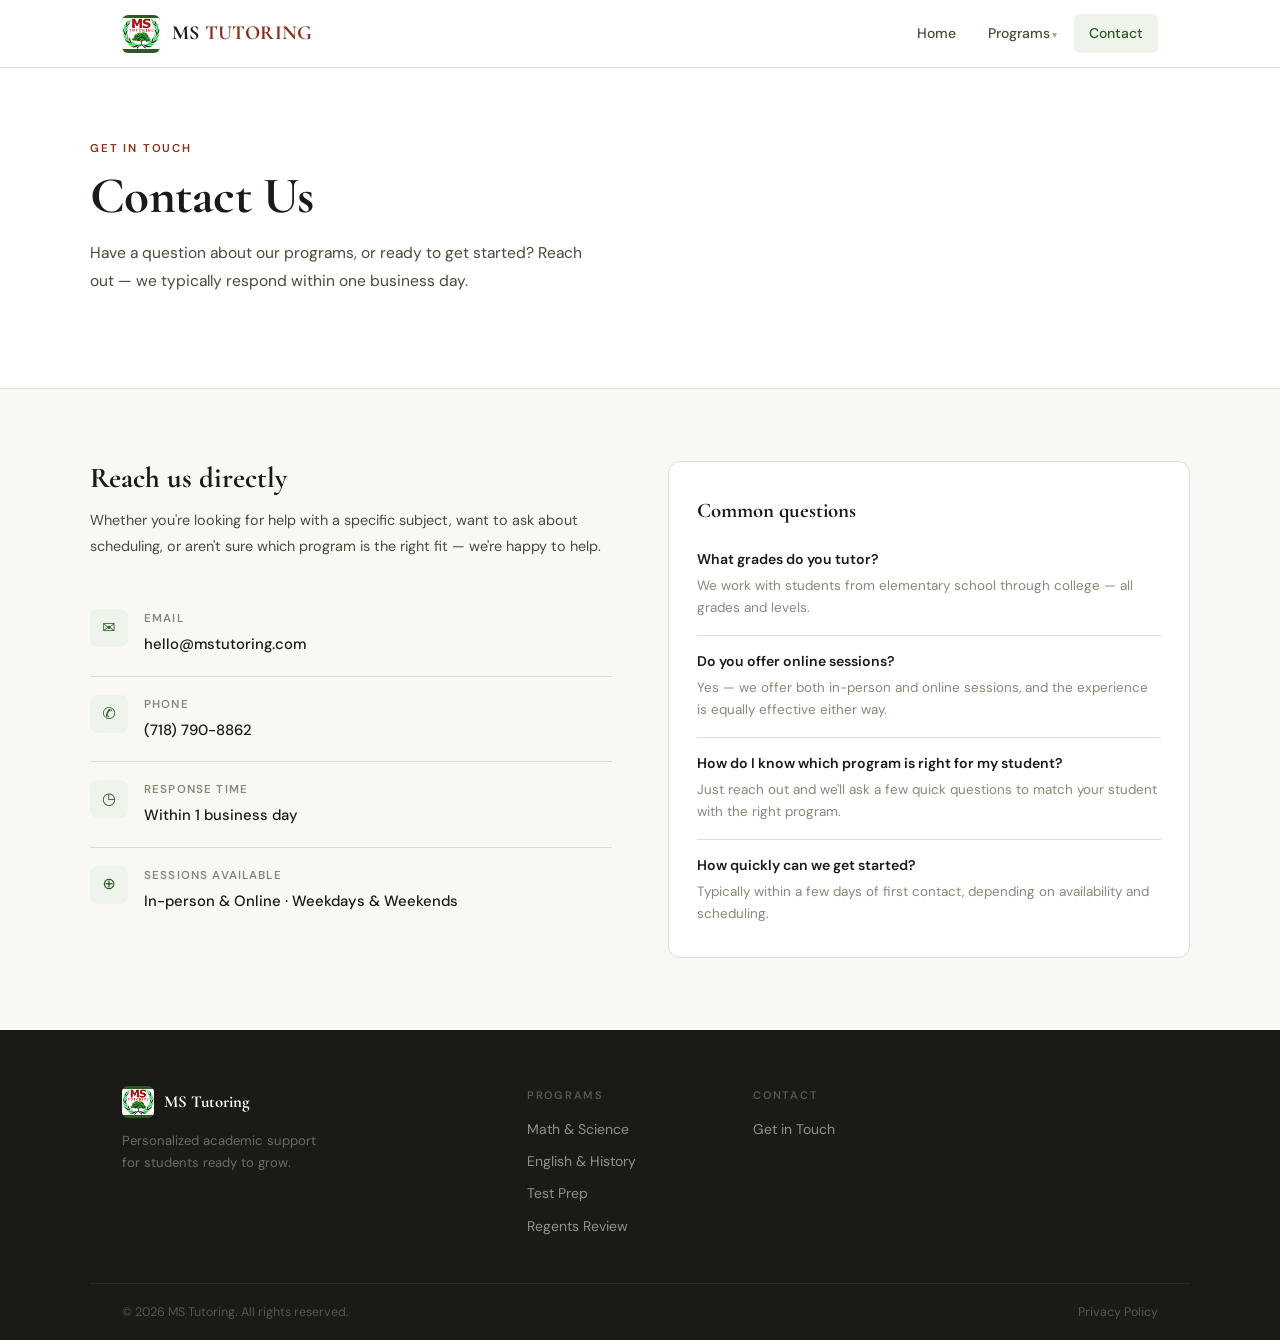
==== contact.html @ 13f8284c "added everything exept for refrence page" ====
<!DOCTYPE html>
<html lang="en">
<head>
  <meta charset="UTF-8"/>
  <meta name="viewport" content="width=device-width, initial-scale=1.0"/>
  <title>Contact — MS Tutoring</title>
  <link rel="icon" type="image/png" href="logo.png"/>
  <link href="https://fonts.googleapis.com/css2?family=Cormorant+Garamond:ital,wght@0,600;0,700;1,600&family=DM+Sans:wght@400;500;600&display=swap" rel="stylesheet"/>
  <link rel="stylesheet" href="css/style.css"/>
  <link rel="stylesheet" href="css/pages.css"/>
</head>
<body>

<header class="navbar">
  <div class="nav-inner">
    <a href="index.html" class="nav-logo">
      <div class="logo-img-wrap"><img src="logo.png" alt="MS Tutoring logo"/></div>
      <span class="logo-name">MS <em>TUTORING</em></span>
    </a>
    <nav class="nav-links">
      <a href="index.html" class="nav-item">Home</a>
      <div class="dropdown">
        <a href="#" class="nav-item" tabindex="0">Programs</a>
        <div class="drop-menu">
          <a href="programs/math-science.html">Math &amp; Science</a>
          <a href="programs/english-history.html">English &amp; History</a>
          <a href="programs/test-prep.html">Test Prep (SAT / ACT)</a>
          <a href="programs/regents.html">Regents Review</a>
        </div>
      </div>
      <a href="contact.html" class="nav-item active">Contact</a>
    </nav>
  </div>
</header>

<section class="page-hero page-hero--narrow">
  <div class="section-wrap">
    <div class="section-eyebrow">Get in Touch</div>
    <h1 class="page-title">Contact Us</h1>
    <p class="page-sub" style="max-width:500px;">Have a question about our programs, or ready to get started? Reach out — we typically respond within one business day.</p>
  </div>
</section>

<section class="contact-section">
  <div class="section-wrap">
    <div class="contact-grid">

      <!-- Contact info -->
      <div class="contact-info">
        <h2>Reach us directly</h2>
        <p>Whether you're looking for help with a specific subject, want to ask about scheduling, or aren't sure which program is the right fit — we're happy to help.</p>

        <div class="contact-row">
          <div class="contact-icon">✉</div>
          <div>
            <div class="contact-label">Email</div>
            <!-- TODO: Replace with your real email address -->
            <a href="mstutoring.nyc@gmail.com" class="contact-value">hello@mstutoring.com</a>
          </div>
        </div>

        <div class="contact-row">
          <div class="contact-icon">✆</div>
          <div>
            <div class="contact-label">Phone</div>
            <!-- TODO: Replace with your real phone number -->
            <a href="tel:+10000000000" class="contact-value">(718) 790-8862</a>
          </div>
        </div>

        <div class="contact-row">
          <div class="contact-icon">◷</div>
          <div>
            <div class="contact-label">Response Time</div>
            <span class="contact-value">Within 1 business day</span>
          </div>
        </div>

        <div class="contact-row">
          <div class="contact-icon">⊕</div>
          <div>
            <div class="contact-label">Sessions Available</div>
            <span class="contact-value">In-person &amp; Online · Weekdays &amp; Weekends</span>
          </div>
        </div>
      </div>

      <!-- FAQ -->
      <div class="contact-faq">
        <h3>Common questions</h3>

        <div class="faq-item">
          <div class="faq-q">What grades do you tutor?</div>
          <div class="faq-a">We work with students from elementary school through college — all grades and levels.</div>
        </div>

        <div class="faq-item">
          <div class="faq-q">Do you offer online sessions?</div>
          <div class="faq-a">Yes — we offer both in-person and online sessions, and the experience is equally effective either way.</div>
        </div>

        <div class="faq-item">
          <div class="faq-q">How do I know which program is right for my student?</div>
          <div class="faq-a">Just reach out and we'll ask a few quick questions to match your student with the right program.</div>
        </div>

        <div class="faq-item">
          <div class="faq-q">How quickly can we get started?</div>
          <div class="faq-a">Typically within a few days of first contact, depending on availability and scheduling.</div>
        </div>
      </div>

    </div>
  </div>
</section>

<footer class="footer">
  <div class="footer-inner">
    <div class="footer-brand">
      <div class="footer-logo-row">
        <div class="footer-logo-wrap"><img src="logo.png" alt="MS Tutoring logo"/></div>
        <span>MS Tutoring</span>
      </div>
      <p class="footer-tagline">Personalized academic support for students ready to grow.</p>
    </div>
    <div class="footer-col">
      <h4>Programs</h4>
      <a href="programs/math-science.html">Math &amp; Science</a>
      <a href="programs/english-history.html">English &amp; History</a>
      <a href="programs/test-prep.html">Test Prep</a>
      <a href="programs/regents.html">Regents Review</a>
    </div>
    <div class="footer-col">
      <h4>Contact</h4>
      <a href="contact.html">Get in Touch</a>
    </div>
  </div>
  <div class="footer-bottom">
    <p>© 2026 MS Tutoring. All rights reserved.</p>
    <a href="privacy.html">Privacy Policy</a>
  </div>
</footer>

</body>
</html>
---- css/style.css ----
/* ─────────────────────────────────────────
   MS Tutoring — style.css
   No JavaScript required. Dropdowns are
   CSS-only via :hover and :focus-within.
───────────────────────────────────────── */

/* ── RESET ── */
*, *::before, *::after {
  box-sizing: border-box;
  margin: 0;
  padding: 0;
}

/* ── VARIABLES ── */
:root {
  --green:       #2d5a24;
  --green-mid:   #3e7a32;
  --green-light: #eef4ec;
  --brick:       #8b2e1a;
  --cream:       #faf8f5;
  --parchment:   #f0ece4;
  --ink:         #1a1a16;
  --mid:         #4a4a3a;
  --muted:       #888878;
  --border:      #e2ddd4;
  --white:       #ffffff;

  --font-head: 'Cormorant Garamond', Georgia, serif;
  --font-body: 'DM Sans', system-ui, sans-serif;

  --nav-h: 68px;
  --max-w: 1100px;
}

/* ── BASE ── */
html { scroll-behavior: smooth; }

body {
  font-family: var(--font-body);
  background: var(--cream);
  color: var(--ink);
  line-height: 1.65;
  overflow-x: hidden;
}

a   { color: inherit; text-decoration: none; }
img { display: block; max-width: 100%; }

/* ─────────────────────────────
   NAVBAR
───────────────────────────── */
.navbar {
  position: sticky;
  top: 0;
  z-index: 100;
  height: var(--nav-h);
  background: var(--white);
  border-bottom: 1px solid var(--border);
}

.nav-inner {
  max-width: var(--max-w);
  margin: 0 auto;
  height: 100%;
  display: flex;
  align-items: center;
  justify-content: space-between;
  padding: 0 32px;
}

/* Logo */
.nav-logo {
  display: flex;
  align-items: center;
  gap: 12px;
  flex-shrink: 0;
}

.logo-img-wrap {
  width: 38px;
  height: 38px;
  border-radius: 6px;
  overflow: hidden;
  background: var(--green); /* shows while logo.png loads or if missing */
  flex-shrink: 0;
}

.logo-img-wrap img {
  width: 100%;
  height: 100%;
  object-fit: contain;
}

.logo-name {
  font-family: var(--font-head);
  font-size: 1.25rem;
  font-weight: 700;
  color: var(--ink);
  letter-spacing: 0.01em;
}

.logo-name em {
  font-style: normal;
  color: var(--brick);
}

/* Nav links */
.nav-links {
  display: flex;
  align-items: center;
  gap: 2px;
}

.nav-item {
  font-size: 0.875rem;
  font-weight: 500;
  color: var(--mid);
  padding: 8px 15px;
  border-radius: 6px;
  transition: color 0.18s, background 0.18s;
  white-space: nowrap;
}

.nav-item:hover  { color: var(--ink);   background: var(--green-light); }
.nav-item.active { color: var(--green); background: var(--green-light); }

/* Dropdown — CSS only, no JavaScript */
.dropdown {
  position: relative;
}

.dropdown > .nav-item::after {
  content: ' ▾';
  font-size: 0.6rem;
  opacity: 0.5;
  vertical-align: middle;
}

.drop-menu {
  position: absolute;
  top: calc(100% + 8px);
  left: 50%;
  transform: translateX(-50%) translateY(4px);
  background: var(--white);
  border: 1px solid var(--border);
  border-top: 2px solid var(--green);
  border-radius: 8px;
  box-shadow: 0 8px 32px rgba(0, 0, 0, 0.09);
  min-width: 196px;
  padding: 6px 0;
  opacity: 0;
  pointer-events: none;
  transition: opacity 0.18s, transform 0.18s;
}

.dropdown:hover       .drop-menu,
.dropdown:focus-within .drop-menu {
  opacity: 1;
  pointer-events: auto;
  transform: translateX(-50%) translateY(0);
}

.drop-menu a {
  display: block;
  padding: 10px 18px;
  font-size: 0.875rem;
  color: var(--mid);
  border-left: 2px solid transparent;
  transition: background 0.12s, color 0.12s, border-color 0.12s;
}

.drop-menu a:hover {
  background: var(--green-light);
  color: var(--green);
  border-left-color: var(--green);
}

/* ─────────────────────────────
   HERO
───────────────────────────── */
.hero {
  background: var(--white);
  border-bottom: 1px solid var(--border);
  padding: 80px 32px 88px;
}

.hero-inner {
  max-width: var(--max-w);
  margin: 0 auto;
  display: grid;
  grid-template-columns: 1fr 1fr;
  gap: 72px;
  align-items: center;
}

.hero-tag {
  display: inline-flex;
  align-items: center;
  gap: 7px;
  font-size: 0.72rem;
  font-weight: 600;
  letter-spacing: 0.14em;
  text-transform: uppercase;
  color: var(--green);
  background: var(--green-light);
  border: 1px solid rgba(45, 90, 36, 0.15);
  padding: 5px 13px;
  border-radius: 99px;
  margin-bottom: 22px;
}

.hero-tag::before {
  content: '';
  width: 5px;
  height: 5px;
  border-radius: 50%;
  background: var(--green);
  flex-shrink: 0;
}

.hero-title {
  font-family: var(--font-head);
  font-size: clamp(2.8rem, 4.5vw, 4rem);
  font-weight: 700;
  line-height: 1.08;
  color: var(--ink);
  margin-bottom: 18px;
  letter-spacing: -0.01em;
}

.hero-title em {
  font-style: italic;
  color: var(--brick);
}

.hero-sub {
  font-size: 0.975rem;
  color: var(--mid);
  line-height: 1.78;
  max-width: 420px;
  margin-bottom: 34px;
}

.hero-actions {
  display: flex;
  gap: 12px;
  flex-wrap: wrap;
}

.btn-solid {
  display: inline-block;
  background: var(--green);
  color: var(--white);
  font-weight: 600;
  font-size: 0.88rem;
  padding: 12px 26px;
  border-radius: 7px;
  letter-spacing: 0.02em;
  transition: background 0.18s;
}

.btn-solid:hover { background: var(--green-mid); }

.btn-ghost {
  display: inline-block;
  color: var(--mid);
  font-weight: 500;
  font-size: 0.88rem;
  padding: 12px 18px;
  border-radius: 7px;
  transition: color 0.18s, background 0.18s;
}

.btn-ghost:hover {
  color: var(--ink);
  background: var(--parchment);
}

/* Hero stats panel */
.hero-stats {
  background: var(--cream);
  border: 1px solid var(--border);
  border-radius: 14px;
  padding: 36px 32px;
}

.stat {
  display: flex;
  align-items: center;
  gap: 18px;
  padding: 18px 0;
  border-bottom: 1px solid var(--border);
}

.stat:first-child { padding-top: 0; }
.stat:last-child  { border-bottom: none; padding-bottom: 0; }

.stat-icon {
  width: 40px;
  height: 40px;
  background: var(--green-light);
  border-radius: 8px;
  display: flex;
  align-items: center;
  justify-content: center;
  font-size: 1rem;
  flex-shrink: 0;
}

.stat strong {
  display: block;
  font-family: var(--font-head);
  font-size: 1.55rem;
  font-weight: 700;
  color: var(--ink);
  line-height: 1;
  margin-bottom: 2px;
}

.stat span {
  font-size: 0.78rem;
  color: var(--muted);
}

/* ─────────────────────────────
   SUBJECTS STRIP
───────────────────────────── */
.strip {
  background: var(--green);
  padding: 12px 0;
  overflow: hidden;
  border-bottom: 1px solid rgba(0, 0, 0, 0.07);
}

.strip-track {
  display: flex;
  gap: 10px;
  animation: ticker 34s linear infinite;
  width: max-content;
}

.strip:hover .strip-track {
  animation-play-state: paused;
}

@keyframes ticker {
  from { transform: translateX(0); }
  to   { transform: translateX(-50%); }
}

.pill {
  background: rgba(255, 255, 255, 0.12);
  border: 1px solid rgba(255, 255, 255, 0.18);
  color: #fff;
  font-size: 0.77rem;
  font-weight: 500;
  padding: 5px 16px;
  border-radius: 99px;
  white-space: nowrap;
  letter-spacing: 0.03em;
}

/* ─────────────────────────────
   PROGRAMS
───────────────────────────── */
.programs {
  padding: 80px 32px;
  background: var(--cream);
}

.section-wrap {
  max-width: var(--max-w);
  margin: 0 auto;
}

.section-eyebrow {
  font-size: 0.71rem;
  font-weight: 600;
  letter-spacing: 0.16em;
  text-transform: uppercase;
  color: var(--brick);
  margin-bottom: 8px;
}

.section-title {
  font-family: var(--font-head);
  font-size: clamp(1.9rem, 3vw, 2.5rem);
  font-weight: 700;
  color: var(--ink);
  line-height: 1.12;
  margin-bottom: 40px;
}

.prog-grid {
  display: grid;
  grid-template-columns: repeat(4, 1fr);
  gap: 18px;
}

.prog-card {
  background: var(--white);
  border: 1px solid var(--border);
  border-radius: 12px;
  padding: 28px 22px;
  position: relative;
  overflow: hidden;
  transition: border-color 0.2s, box-shadow 0.2s, transform 0.2s;
}

/* Animated bottom bar on hover */
.prog-card::after {
  content: '';
  position: absolute;
  bottom: 0;
  left: 0;
  right: 0;
  height: 2px;
  background: var(--green);
  transform: scaleX(0);
  transform-origin: left;
  transition: transform 0.25s;
}

.prog-card:hover {
  border-color: transparent;
  box-shadow: 0 6px 28px rgba(0, 0, 0, 0.09);
  transform: translateY(-3px);
}

.prog-card:hover::after { transform: scaleX(1); }

.prog-card.featured::after {
  background: var(--brick);
  transform: scaleX(1);
}

.prog-badge {
  display: inline-block;
  background: var(--brick);
  color: #fff;
  font-size: 0.62rem;
  font-weight: 700;
  letter-spacing: 0.08em;
  text-transform: uppercase;
  padding: 3px 9px;
  border-radius: 4px;
  margin-bottom: 12px;
}

.prog-icon {
  font-size: 1.5rem;
  margin-bottom: 12px;
}

.prog-card h3 {
  font-family: var(--font-head);
  font-size: 1.1rem;
  font-weight: 700;
  color: var(--ink);
  margin-bottom: 7px;
  line-height: 1.2;
}

.prog-card p {
  font-size: 0.83rem;
  color: var(--muted);
  line-height: 1.65;
  margin-bottom: 16px;
}

.prog-link {
  font-size: 0.8rem;
  font-weight: 600;
  color: var(--green);
}

/* ─────────────────────────────
   WHY MS TUTORING
───────────────────────────── */
.why {
  background: var(--white);
  border-top: 1px solid var(--border);
  padding: 80px 32px;
}

.why-grid {
  display: grid;
  grid-template-columns: 1fr 1fr;
  gap: 64px;
  align-items: start;
}

.why-left > p {
  font-size: 0.93rem;
  color: var(--mid);
  line-height: 1.8;
  margin-bottom: 28px;
  max-width: 400px;
}

.features {
  display: flex;
  flex-direction: column;
  gap: 14px;
}

.feat {
  display: flex;
  align-items: flex-start;
  gap: 12px;
}

.feat-dot {
  width: 6px;
  height: 6px;
  border-radius: 50%;
  background: var(--green);
  flex-shrink: 0;
  margin-top: 8px;
}

.feat p        { font-size: 0.88rem; color: var(--mid); line-height: 1.65; }
.feat strong   { color: var(--ink); font-weight: 600; }

.why-right {
  background: var(--cream);
  border: 1px solid var(--border);
  border-radius: 12px;
  padding: 32px 30px;
}

.why-row {
  display: flex;
  justify-content: space-between;
  align-items: center;
  padding: 18px 0;
  border-bottom: 1px solid var(--border);
}

.why-row:first-child { padding-top: 0; }
.why-row:last-child  { border-bottom: none; padding-bottom: 0; }

.why-label { font-size: 0.86rem; color: var(--mid); }

.why-val {
  font-family: var(--font-head);
  font-size: 1.45rem;
  font-weight: 700;
  color: var(--green);
}

/* ─────────────────────────────
   FOOTER
───────────────────────────── */
.footer { background: var(--ink); }

.footer-inner {
  max-width: var(--max-w);
  margin: 0 auto;
  padding: 56px 32px 36px;
  display: grid;
  grid-template-columns: 2fr 1fr 1fr 1fr;
  gap: 48px;
}

.footer-brand {
  display: flex;
  flex-direction: column;
  gap: 12px;
}

.footer-logo-row {
  display: flex;
  align-items: center;
  gap: 10px;
}

.footer-logo-wrap {
  width: 32px;
  height: 32px;
  border-radius: 6px;
  overflow: hidden;
  background: var(--green); /* fallback until logo.png loads */
  flex-shrink: 0;
}

.footer-logo-wrap img {
  width: 100%;
  height: 100%;
  object-fit: contain;
}

.footer-logo-row span {
  font-family: var(--font-head);
  font-size: 1.05rem;
  font-weight: 700;
  color: #faf8f5;
}

.footer-tagline {
  font-size: 0.82rem;
  color: rgba(245, 240, 232, 0.38);
  line-height: 1.65;
  max-width: 200px;
}

.footer-col h4 {
  font-size: 0.69rem;
  font-weight: 600;
  letter-spacing: 0.16em;
  text-transform: uppercase;
  color: rgba(245, 240, 232, 0.28);
  margin-bottom: 14px;
}

.footer-col a {
  display: block;
  font-size: 0.875rem;
  color: rgba(245, 240, 232, 0.55);
  margin-bottom: 9px;
  transition: color 0.15s;
}

.footer-col a:hover { color: #faf8f5; }

.footer-bottom {
  border-top: 1px solid rgba(255, 255, 255, 0.07);
  padding: 18px 32px;
  max-width: var(--max-w);
  margin: 0 auto;
  display: flex;
  justify-content: space-between;
  align-items: center;
}

.footer-bottom p,
.footer-bottom a {
  font-size: 0.78rem;
  color: rgba(245, 240, 232, 0.28);
}

.footer-bottom a:hover { color: rgba(245, 240, 232, 0.65); }

/* ─────────────────────────────
   RESPONSIVE
───────────────────────────── */
@media (max-width: 960px) {
  .hero-inner   { grid-template-columns: 1fr; gap: 40px; }
  .hero-stats   { display: none; }
  .prog-grid    { grid-template-columns: 1fr 1fr; }
  .why-grid     { grid-template-columns: 1fr; gap: 40px; }
  .footer-inner { grid-template-columns: 1fr 1fr; gap: 32px; }
}

@media (max-width: 600px) {
  .hero         { padding: 56px 20px 60px; }
  .programs,
  .why          { padding: 60px 20px; }
  .prog-grid    { grid-template-columns: 1fr; }
  .footer-inner { grid-template-columns: 1fr; }
  .hero-actions { flex-direction: column; }
  .nav-inner    { padding: 0 20px; }
}
---- css/pages.css ----
/* ─────────────────────────────────────────
   MS Tutoring — pages.css
   Shared styles for all inner pages.
   Depends on style.css variables.
───────────────────────────────────────── */

/* ── PAGE HERO ── */
.page-hero {
  background: var(--white);
  border-bottom: 1px solid var(--border);
  padding: 72px 32px 80px;
}

.page-hero--narrow {
  padding-bottom: 64px;
}

.page-hero-inner {
  display: flex;
  align-items: center;
  justify-content: space-between;
  gap: 48px;
  flex-wrap: wrap;
}

.page-title {
  font-family: var(--font-head);
  font-size: clamp(2.4rem, 4vw, 3.4rem);
  font-weight: 700;
  color: var(--ink);
  line-height: 1.08;
  margin: 10px 0 16px;
  letter-spacing: -0.01em;
}

.page-sub {
  font-size: 0.975rem;
  color: var(--mid);
  line-height: 1.78;
  max-width: 480px;
  margin-bottom: 28px;
}

.page-hero-badge {
  background: var(--green-light);
  border: 1px solid rgba(45, 90, 36, 0.15);
  border-radius: 14px;
  padding: 28px 36px;
  text-align: center;
  flex-shrink: 0;
}

.badge-num {
  display: block;
  font-family: var(--font-head);
  font-size: 2.2rem;
  font-weight: 700;
  color: var(--green);
  line-height: 1;
  margin-bottom: 6px;
}

.badge-label {
  display: block;
  font-size: 0.8rem;
  color: var(--mid);
  font-weight: 500;
}

/* ── SUBJECT SECTIONS ── */
.subject-section {
  padding: 72px 32px;
  background: var(--cream);
}

.level-block {
  margin-bottom: 48px;
}

.level-block:last-child {
  margin-bottom: 0;
}

.level-tag {
  display: inline-block;
  font-size: 0.72rem;
  font-weight: 700;
  letter-spacing: 0.12em;
  text-transform: uppercase;
  color: var(--green);
  background: var(--green-light);
  border: 1px solid rgba(45, 90, 36, 0.15);
  padding: 4px 12px;
  border-radius: 4px;
  margin-bottom: 18px;
}

.subject-grid {
  display: grid;
  grid-template-columns: repeat(auto-fill, minmax(230px, 1fr));
  gap: 14px;
}

.subject-card {
  background: var(--white);
  border: 1px solid var(--border);
  border-radius: 10px;
  padding: 20px 18px;
  transition: border-color 0.2s, box-shadow 0.2s;
}

.subject-card:hover {
  border-color: rgba(45, 90, 36, 0.3);
  box-shadow: 0 4px 16px rgba(0, 0, 0, 0.06);
}

.subject-card h4 {
  font-family: var(--font-head);
  font-size: 1rem;
  font-weight: 700;
  color: var(--ink);
  margin-bottom: 6px;
  line-height: 1.2;
}

.subject-card p {
  font-size: 0.82rem;
  color: var(--muted);
  line-height: 1.6;
}

/* ── HOW IT WORKS ── */
.how-section {
  background: var(--white);
  border-top: 1px solid var(--border);
  padding: 72px 32px;
}

.steps-row {
  display: flex;
  align-items: flex-start;
  gap: 0;
  flex-wrap: wrap;
}

.step-card {
  flex: 1;
  min-width: 180px;
  padding: 0 24px;
}

.step-card:first-child { padding-left: 0; }
.step-card:last-child  { padding-right: 0; }

.step-divider {
  width: 1px;
  background: var(--border);
  align-self: stretch;
  min-height: 100px;
  flex-shrink: 0;
}

.step-num {
  font-family: var(--font-head);
  font-size: 2rem;
  font-weight: 700;
  color: var(--green);
  opacity: 0.35;
  line-height: 1;
  margin-bottom: 10px;
}

.step-card h4 {
  font-family: var(--font-head);
  font-size: 1.05rem;
  font-weight: 700;
  color: var(--ink);
  margin-bottom: 8px;
  line-height: 1.25;
}

.step-card p {
  font-size: 0.83rem;
  color: var(--muted);
  line-height: 1.65;
}

/* ── CTA SECTION ── */
.cta-section {
  background: var(--cream);
  border-top: 1px solid var(--border);
  padding: 72px 32px;
}

.cta-box {
  background: var(--green);
  border-radius: 14px;
  padding: 52px 48px;
  display: flex;
  align-items: center;
  justify-content: space-between;
  gap: 32px;
  flex-wrap: wrap;
}

.cta-box h2 {
  font-family: var(--font-head);
  font-size: clamp(1.5rem, 2.5vw, 2rem);
  font-weight: 700;
  color: var(--white);
  line-height: 1.2;
  max-width: 480px;
  margin-bottom: 6px;
}

.cta-box p {
  font-size: 0.9rem;
  color: rgba(255, 255, 255, 0.72);
  line-height: 1.65;
  max-width: 400px;
}

.cta-box .btn-solid {
  background: var(--white);
  color: var(--green);
  flex-shrink: 0;
}

.cta-box .btn-solid:hover {
  background: var(--cream);
}

/* ── SAT vs ACT COMPARE ── */
.compare-section {
  background: var(--cream);
  border-top: 1px solid var(--border);
  padding: 72px 32px;
}

.compare-grid {
  display: grid;
  grid-template-columns: 1fr 1fr;
  gap: 24px;
  margin-bottom: 20px;
}

.compare-col {
  background: var(--white);
  border: 1px solid var(--border);
  border-radius: 12px;
  padding: 28px 28px;
}

.compare-head {
  font-family: var(--font-head);
  font-size: 1.3rem;
  font-weight: 700;
  color: var(--green);
  margin-bottom: 16px;
  padding-bottom: 12px;
  border-bottom: 1px solid var(--border);
}

.compare-list {
  list-style: none;
  display: flex;
  flex-direction: column;
  gap: 10px;
}

.compare-list li {
  font-size: 0.875rem;
  color: var(--mid);
  padding-left: 16px;
  position: relative;
  line-height: 1.5;
}

.compare-list li::before {
  content: '–';
  position: absolute;
  left: 0;
  color: var(--green);
}

.compare-note {
  font-size: 0.85rem;
  color: var(--muted);
  text-align: center;
  margin-top: 8px;
}

/* ── PROSE (MISSION) ── */
.prose-section {
  padding: 72px 32px;
  background: var(--cream);
}

.prose-grid {
  display: grid;
  grid-template-columns: 1fr 320px;
  gap: 56px;
  align-items: start;
}

.prose-main h2 {
  font-family: var(--font-head);
  font-size: 1.6rem;
  font-weight: 700;
  color: var(--ink);
  line-height: 1.2;
  margin: 36px 0 14px;
}

.prose-main h2:first-child {
  margin-top: 0;
}

.prose-main p {
  font-size: 0.93rem;
  color: var(--mid);
  line-height: 1.82;
  margin-bottom: 16px;
}

.prose-aside {
  display: flex;
  flex-direction: column;
  gap: 14px;
}

.value-card {
  background: var(--white);
  border: 1px solid var(--border);
  border-radius: 10px;
  padding: 20px 22px;
  text-align: center;
}

.value-card .value-num {
  font-family: var(--font-head);
  font-size: 2rem;
  font-weight: 700;
  color: var(--green);
  line-height: 1;
  margin-bottom: 6px;
}

.value-card p {
  font-size: 0.8rem;
  color: var(--muted);
  line-height: 1.55;
}

/* ── VALUES SECTION ── */
.values-section {
  background: var(--white);
  border-top: 1px solid var(--border);
  padding: 72px 32px;
}

.values-grid {
  display: grid;
  grid-template-columns: repeat(4, 1fr);
  gap: 18px;
}

.value-tile {
  background: var(--cream);
  border: 1px solid var(--border);
  border-radius: 10px;
  padding: 24px 20px;
}

.value-icon {
  font-size: 1.3rem;
  color: var(--green);
  margin-bottom: 12px;
  opacity: 0.6;
}

.value-tile h4 {
  font-family: var(--font-head);
  font-size: 1.05rem;
  font-weight: 700;
  color: var(--ink);
  margin-bottom: 8px;
}

.value-tile p {
  font-size: 0.83rem;
  color: var(--muted);
  line-height: 1.65;
}

/* ── TEAM PAGE ── */
.team-section {
  padding: 72px 32px;
  background: var(--cream);
}

.team-intro {
  max-width: 680px;
  margin-bottom: 0;
}

.team-intro p {
  font-size: 0.95rem;
  color: var(--mid);
  line-height: 1.8;
}

.prose-section .team-intro {
  background: var(--white);
  border: 1px solid var(--border);
  border-radius: 10px;
  padding: 28px 32px;
}

.team-grid {
  display: grid;
  grid-template-columns: repeat(auto-fill, minmax(260px, 1fr));
  gap: 18px;
  margin-bottom: 28px;
}

.team-card {
  background: var(--white);
  border: 1px solid var(--border);
  border-radius: 12px;
  padding: 24px 22px;
  display: flex;
  flex-direction: column;
  gap: 16px;
}

.team-avatar {
  width: 64px;
  height: 64px;
  border-radius: 50%;
  background: var(--green-light);
  border: 2px solid var(--border);
  overflow: hidden;
  flex-shrink: 0;
}

/* If you add real photos: <img src="..." /> inside .team-avatar */
.team-avatar img {
  width: 100%;
  height: 100%;
  object-fit: cover;
}

.team-info h4 {
  font-family: var(--font-head);
  font-size: 1.05rem;
  font-weight: 700;
  color: var(--ink);
  margin-bottom: 4px;
}

.team-subject {
  font-size: 0.75rem;
  font-weight: 600;
  letter-spacing: 0.08em;
  text-transform: uppercase;
  color: var(--brick);
  margin-bottom: 8px;
}

.team-info p {
  font-size: 0.83rem;
  color: var(--muted);
  line-height: 1.6;
}

.placeholder-card {
  opacity: 0.6;
  border-style: dashed;
}

.team-note {
  font-size: 0.82rem;
  color: var(--muted);
  background: var(--parchment);
  border: 1px solid var(--border);
  border-radius: 6px;
  padding: 10px 16px;
  display: inline-block;
}

/* ── CONTACT PAGE ── */
.contact-section {
  padding: 72px 32px;
  background: var(--cream);
}

.contact-grid {
  display: grid;
  grid-template-columns: 1fr 1fr;
  gap: 56px;
  align-items: start;
}

.contact-info h2 {
  font-family: var(--font-head);
  font-size: 1.8rem;
  font-weight: 700;
  color: var(--ink);
  margin-bottom: 14px;
  line-height: 1.15;
}

.contact-info > p {
  font-size: 0.9rem;
  color: var(--mid);
  line-height: 1.8;
  margin-bottom: 32px;
}

.contact-row {
  display: flex;
  align-items: flex-start;
  gap: 16px;
  padding: 18px 0;
  border-bottom: 1px solid var(--border);
}

.contact-row:last-child {
  border-bottom: none;
}

.contact-icon {
  width: 38px;
  height: 38px;
  background: var(--green-light);
  border-radius: 8px;
  display: flex;
  align-items: center;
  justify-content: center;
  font-size: 1rem;
  color: var(--green);
  flex-shrink: 0;
}

.contact-label {
  font-size: 0.72rem;
  font-weight: 600;
  letter-spacing: 0.1em;
  text-transform: uppercase;
  color: var(--muted);
  margin-bottom: 3px;
}

.contact-value {
  font-size: 0.93rem;
  font-weight: 500;
  color: var(--ink);
}

a.contact-value:hover {
  color: var(--green);
}

/* FAQ */
.contact-faq {
  background: var(--white);
  border: 1px solid var(--border);
  border-radius: 12px;
  padding: 32px 28px;
}

.contact-faq h3 {
  font-family: var(--font-head);
  font-size: 1.3rem;
  font-weight: 700;
  color: var(--ink);
  margin-bottom: 22px;
}

.faq-item {
  padding: 16px 0;
  border-bottom: 1px solid var(--border);
}

.faq-item:first-of-type { padding-top: 0; }
.faq-item:last-child    { border-bottom: none; padding-bottom: 0; }

.faq-q {
  font-size: 0.88rem;
  font-weight: 600;
  color: var(--ink);
  margin-bottom: 5px;
  line-height: 1.4;
}

.faq-a {
  font-size: 0.84rem;
  color: var(--muted);
  line-height: 1.65;
}

/* ── RESPONSIVE ── */
@media (max-width: 960px) {
  .prose-grid    { grid-template-columns: 1fr; }
  .prose-aside   { flex-direction: row; flex-wrap: wrap; }
  .prose-aside .value-card { flex: 1; min-width: 140px; }
  .values-grid   { grid-template-columns: 1fr 1fr; }
  .contact-grid  { grid-template-columns: 1fr; }
  .steps-row     { flex-direction: column; gap: 0; }
  .step-card     { padding: 20px 0; border-bottom: 1px solid var(--border); }
  .step-card:last-child { border-bottom: none; }
  .step-divider  { display: none; }
  .compare-grid  { grid-template-columns: 1fr; }
  .cta-box       { flex-direction: column; text-align: center; }
  .cta-box h2, .cta-box p { max-width: 100%; }
}

@media (max-width: 600px) {
  .page-hero       { padding: 52px 20px 56px; }
  .subject-section,
  .how-section,
  .cta-section,
  .prose-section,
  .values-section,
  .team-section,
  .contact-section,
  .compare-section { padding: 52px 20px; }
  .values-grid     { grid-template-columns: 1fr; }
  .subject-grid    { grid-template-columns: 1fr; }
  .cta-box         { padding: 32px 24px; }
  .page-hero-badge { width: 100%; }
}
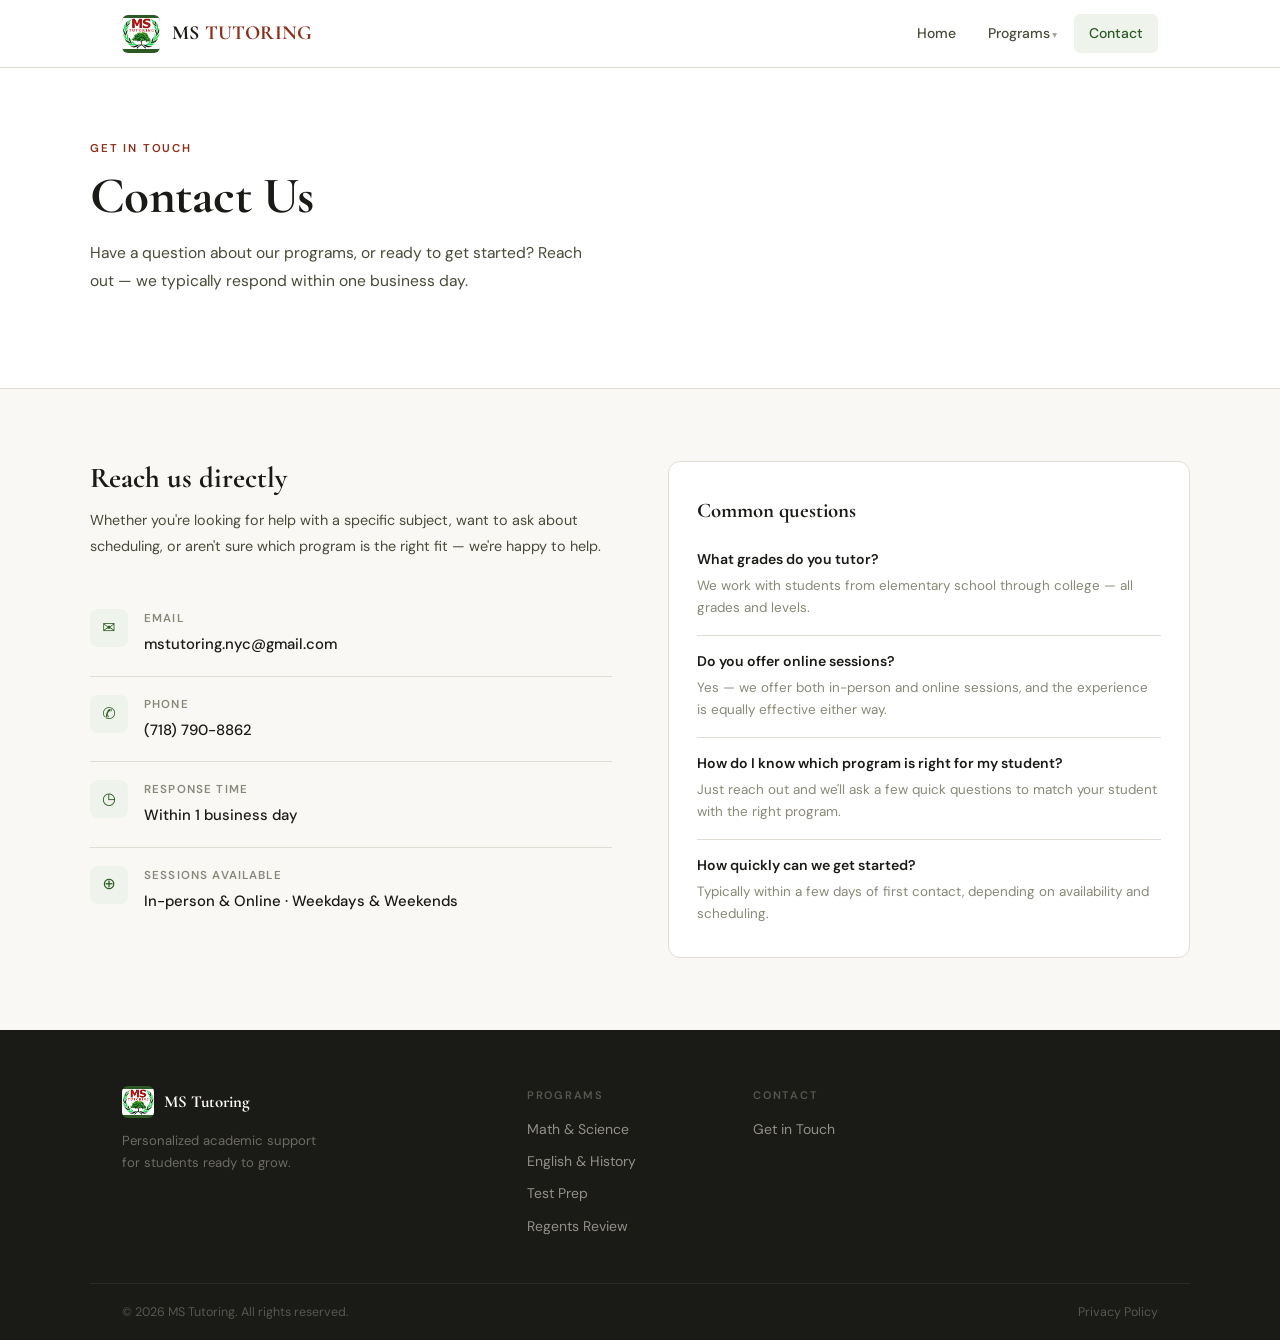
==== commit 3f6e56a9: "fixed eamil" ====
--- a/contact.html
+++ b/contact.html
@@ -55,7 +55,7 @@
           <div>
             <div class="contact-label">Email</div>
             <!-- TODO: Replace with your real email address -->
-            <a href="mstutoring.nyc@gmail.com" class="contact-value">hello@mstutoring.com</a>
+            <a href="mstutoring.nyc@gmail.com" class="contact-value">mstutoring.nyc@gmail.com</a>
           </div>
         </div>
 
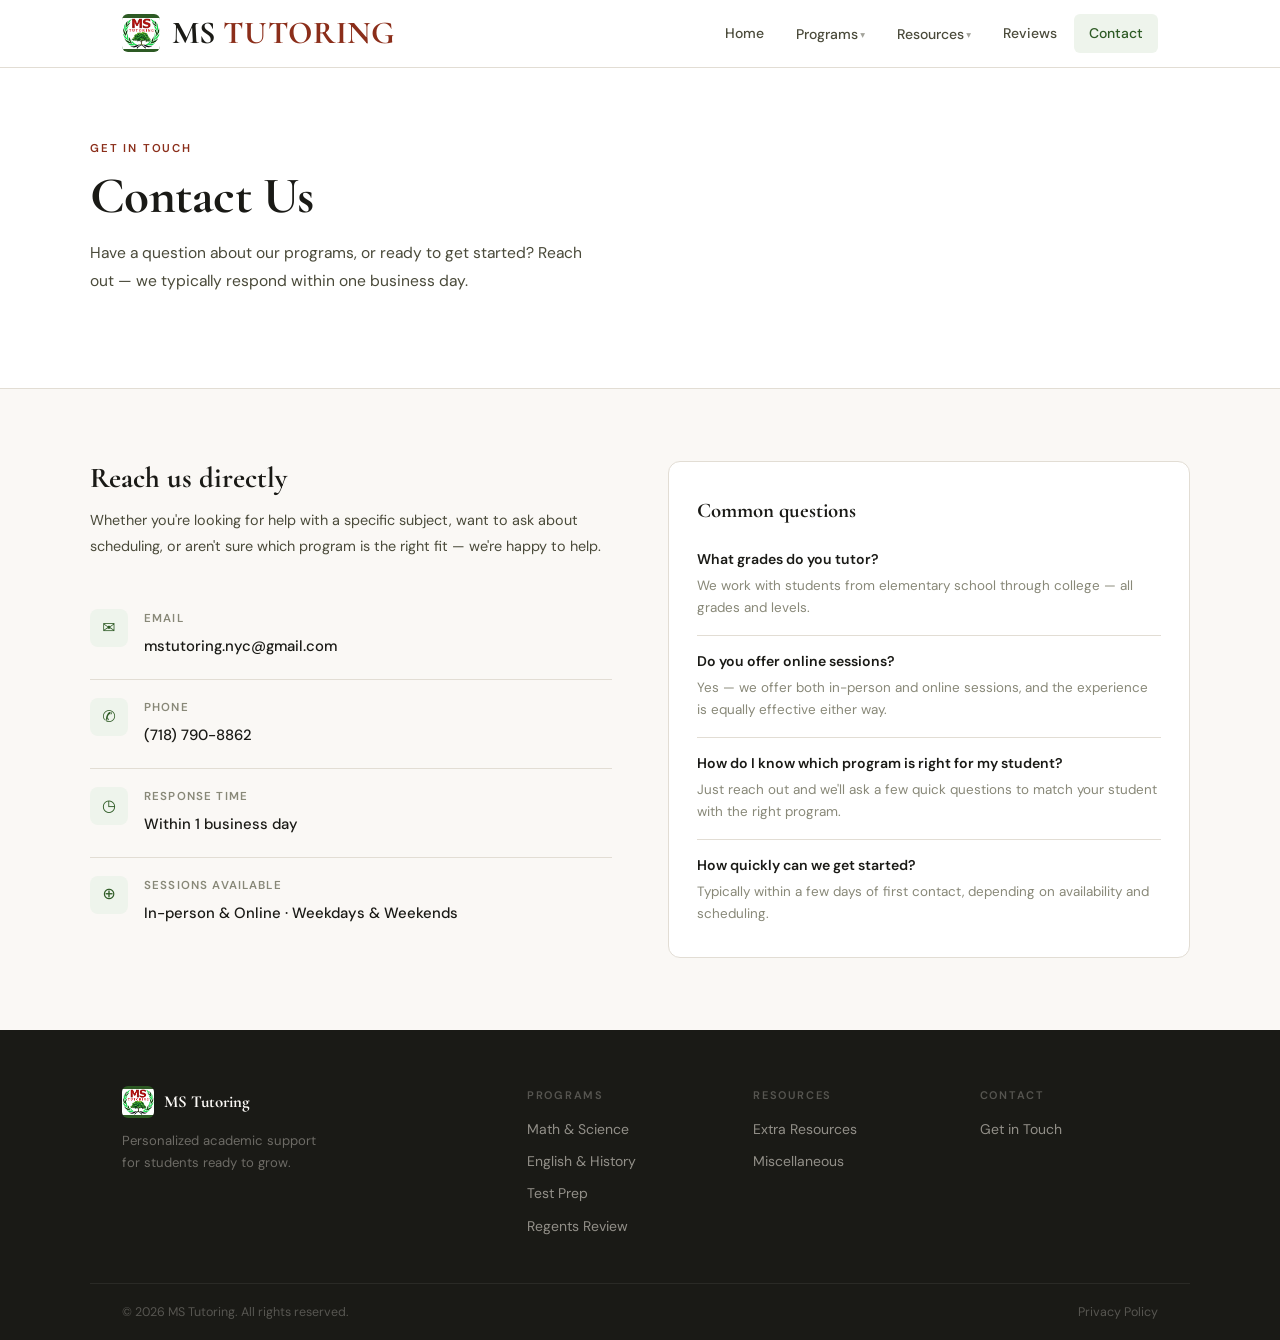
==== commit 623d0876: "Fixed navbar on all pages, added a new section on navbar for extra and misc, need better system for " ====
--- a/contact.html
+++ b/contact.html
@@ -28,6 +28,14 @@
           <a href="programs/regents.html">Regents Review</a>
         </div>
       </div>
+      <div class="dropdown">
+        <a href="#" class="nav-item" tabindex="0">Resources</a>
+        <div class="drop-menu">
+          <a href="Reasources/extra.html">Extra Resources</a>
+          <a href="Reasources/miscellaneous.html">Miscellaneous</a>
+        </div>
+      </div>
+      <a href="reviews.html" class="nav-item">Reviews</a>
       <a href="contact.html" class="nav-item active">Contact</a>
     </nav>
   </div>
@@ -54,8 +62,7 @@
           <div class="contact-icon">✉</div>
           <div>
             <div class="contact-label">Email</div>
-            <!-- TODO: Replace with your real email address -->
-            <a href="mstutoring.nyc@gmail.com" class="contact-value">mstutoring.nyc@gmail.com</a>
+            <a href="mailto:mstutoring.nyc@gmail.com" class="contact-value">mstutoring.nyc@gmail.com</a>
           </div>
         </div>
 
@@ -63,8 +70,7 @@
           <div class="contact-icon">✆</div>
           <div>
             <div class="contact-label">Phone</div>
-            <!-- TODO: Replace with your real phone number -->
-            <a href="tel:+10000000000" class="contact-value">(718) 790-8862</a>
+            <a href="tel:+17187908862" class="contact-value">(718) 790-8862</a>
           </div>
         </div>
 
@@ -131,6 +137,11 @@
       <a href="programs/regents.html">Regents Review</a>
     </div>
     <div class="footer-col">
+      <h4>Resources</h4>
+      <a href="programs/extra.html">Extra Resources</a>
+      <a href="programs/miscellaneous.html">Miscellaneous</a>
+    </div>
+    <div class="footer-col">
       <h4>Contact</h4>
       <a href="contact.html">Get in Touch</a>
     </div>
--- a/css/style.css
+++ b/css/style.css
@@ -41,6 +41,7 @@
   color: var(--ink);
   line-height: 1.65;
   overflow-x: hidden;
+  font-size: 18px;
 }
 
 a   { color: inherit; text-decoration: none; }
@@ -93,7 +94,7 @@
 
 .logo-name {
   font-family: var(--font-head);
-  font-size: 1.25rem;
+  font-size: 2rem;
   font-weight: 700;
   color: var(--ink);
   letter-spacing: 0.01em;
@@ -326,10 +327,11 @@
    SUBJECTS STRIP
 ───────────────────────────── */
 .strip {
-  background: var(--green);
+  background: #f2f2da;
   padding: 12px 0;
   overflow: hidden;
-  border-bottom: 1px solid rgba(0, 0, 0, 0.07);
+  border-bottom: 1px solid rgba(0, 0, 0, 0.7);
+  border-top: 1px solid rgba(0, 0, 0, 0.7);
 }
 
 .strip-track {
@@ -349,9 +351,9 @@
 }
 
 .pill {
-  background: rgba(255, 255, 255, 0.12);
-  border: 1px solid rgba(255, 255, 255, 0.18);
-  color: #fff;
+  background: rgba(0, 255, 0, 0.12);
+  border: 1px solid rgba(0, 0, 0, 0.5);
+  color: #041785;
   font-size: 0.77rem;
   font-weight: 500;
   padding: 5px 16px;
@@ -398,7 +400,7 @@
 }
 
 .prog-card {
-  background: var(--white);
+  background: #eef2ff;
   border: 1px solid var(--border);
   border-radius: 12px;
   padding: 28px 22px;
@@ -436,9 +438,8 @@
 
 .prog-badge {
   display: inline-block;
-  background: var(--brick);
   color: #fff;
-  font-size: 0.62rem;
+  font-size: .85rem;
   font-weight: 700;
   letter-spacing: 0.08em;
   text-transform: uppercase;
@@ -446,6 +447,11 @@
   border-radius: 4px;
   margin-bottom: 12px;
 }
+
+.prog-badge--green  { background: #639922; color: #EAF3DE; }
+.prog-badge--blue   { background: #85B7EB; color: #042C53; }
+.prog-badge--red    { background: #E24B4A; color: #FCEBEB; }
+.prog-badge--orange { background: #EF9F27; color: #412402; }
 
 .prog-icon {
   font-size: 1.5rem;
@@ -641,6 +647,18 @@
 
 .footer-bottom a:hover { color: rgba(245, 240, 232, 0.65); }
 
+/* ── PROGRAM CARD COLORS ── */
+.prog-card:nth-child(1) { border-color: #2d5a24; }
+.prog-card:nth-child(2) { border-color: #8b2e1a; }
+.prog-card:nth-child(3) { border-color: #1e3a5f; }
+.prog-card:nth-child(4) { border-color: #b5620a; }
+
+
+/* ── SUBJECT CARD COLORS BY PAGE ── */
+.math-science   .subject-card { border-color: #2d5a24; }
+.english-history .subject-card { border-color: #8b2e1a; }
+.test-prep      .subject-card { border-color: #1e3a5f; }
+.regents        .subject-card { border-color: #b5620a; }
 /* ─────────────────────────────
    RESPONSIVE
 ───────────────────────────── */
--- a/css/pages.css
+++ b/css/pages.css
@@ -444,7 +444,6 @@
   flex-shrink: 0;
 }
 
-/* If you add real photos: <img src="..." /> inside .team-avatar */
 .team-avatar img {
   width: 100%;
   height: 100%;
@@ -598,6 +597,276 @@
   font-size: 0.84rem;
   color: var(--muted);
   line-height: 1.65;
+}
+
+/* ── EXTRA RESOURCES / MISCELLANEOUS ── */
+.resource-section {
+  padding: 72px 32px;
+  background: var(--cream);
+}
+
+.resource-section + .resource-section {
+  padding-top: 0;
+}
+
+.resource-grid {
+  display: grid;
+  grid-template-columns: repeat(auto-fill, minmax(280px, 1fr));
+  gap: 18px;
+  margin-top: 12px;
+}
+
+.resource-card {
+  background: var(--white);
+  border: 1px solid var(--border);
+  border-radius: 12px;
+  padding: 24px 22px;
+  display: flex;
+  flex-direction: column;
+  gap: 10px;
+  position: relative;
+  overflow: hidden;
+  transition: border-color 0.2s, box-shadow 0.2s, transform 0.2s;
+  text-decoration: none;
+  color: inherit;
+}
+
+.resource-card::after {
+  content: '';
+  position: absolute;
+  bottom: 0;
+  left: 0;
+  right: 0;
+  height: 2px;
+  background: var(--green);
+  transform: scaleX(0);
+  transform-origin: left;
+  transition: transform 0.25s;
+}
+
+.resource-card:hover {
+  border-color: transparent;
+  box-shadow: 0 6px 28px rgba(0,0,0,0.09);
+  transform: translateY(-3px);
+}
+
+.resource-card:hover::after {
+  transform: scaleX(1);
+}
+
+.resource-tag {
+  display: inline-block;
+  font-size: 0.65rem;
+  font-weight: 700;
+  letter-spacing: 0.1em;
+  text-transform: uppercase;
+  color: var(--brick);
+  background: rgba(139,46,26,0.08);
+  border: 1px solid rgba(139,46,26,0.15);
+  padding: 3px 9px;
+  border-radius: 4px;
+  width: fit-content;
+}
+
+.resource-card h4 {
+  font-family: var(--font-head);
+  font-size: 1.1rem;
+  font-weight: 700;
+  color: var(--ink);
+  line-height: 1.2;
+  margin: 0;
+}
+
+.resource-card p {
+  font-size: 0.83rem;
+  color: var(--muted);
+  line-height: 1.65;
+  flex: 1;
+  margin: 0;
+}
+
+.resource-link {
+  font-size: 0.8rem;
+  font-weight: 600;
+  color: var(--green);
+  display: flex;
+  align-items: center;
+  gap: 4px;
+  margin-top: 4px;
+}
+
+.resource-link::after {
+  content: '→';
+}
+
+/* ── MISCELLANEOUS PAGE ── */
+.misc-section {
+  padding: 72px 32px;
+  background: var(--cream);
+}
+
+.misc-section + .misc-section {
+  padding-top: 0;
+}
+
+.misc-subject-block {
+  margin-bottom: 56px;
+}
+
+.misc-subject-block:last-child {
+  margin-bottom: 0;
+}
+
+.misc-subject-header {
+  display: flex;
+  align-items: center;
+  gap: 14px;
+  margin-bottom: 20px;
+  padding-bottom: 14px;
+  border-bottom: 1px solid var(--border);
+}
+
+.misc-subject-header h3 {
+  font-family: var(--font-head);
+  font-size: 1.35rem;
+  font-weight: 700;
+  color: var(--ink);
+  line-height: 1.2;
+}
+
+.misc-media-grid {
+  display: grid;
+  grid-template-columns: repeat(auto-fill, minmax(260px, 1fr));
+  gap: 16px;
+}
+
+/* File card */
+.misc-file-card {
+  background: var(--white);
+  border: 1px solid var(--border);
+  border-radius: 10px;
+  padding: 18px 20px;
+  display: flex;
+  align-items: flex-start;
+  gap: 14px;
+  text-decoration: none;
+  color: inherit;
+  transition: border-color 0.2s, box-shadow 0.2s, transform 0.2s;
+  position: relative;
+  overflow: hidden;
+}
+
+.misc-file-card::after {
+  content: '';
+  position: absolute;
+  bottom: 0; left: 0; right: 0;
+  height: 2px;
+  background: var(--green);
+  transform: scaleX(0);
+  transform-origin: left;
+  transition: transform 0.25s;
+}
+
+.misc-file-card:hover {
+  border-color: transparent;
+  box-shadow: 0 4px 20px rgba(0,0,0,0.08);
+  transform: translateY(-2px);
+}
+
+.misc-file-card:hover::after {
+  transform: scaleX(1);
+}
+
+.misc-file-icon {
+  width: 36px;
+  height: 36px;
+  border-radius: 7px;
+  background: var(--green-light);
+  display: flex;
+  align-items: center;
+  justify-content: center;
+  font-size: 1rem;
+  flex-shrink: 0;
+}
+
+.misc-file-info {
+  flex: 1;
+  min-width: 0;
+}
+
+.misc-file-info strong {
+  display: block;
+  font-size: 0.88rem;
+  font-weight: 600;
+  color: var(--ink);
+  line-height: 1.3;
+  margin-bottom: 3px;
+  white-space: nowrap;
+  overflow: hidden;
+  text-overflow: ellipsis;
+}
+
+.misc-file-info span {
+  font-size: 0.76rem;
+  color: var(--muted);
+}
+
+/* Video card */
+.misc-video-card {
+  background: var(--white);
+  border: 1px solid var(--border);
+  border-radius: 10px;
+  overflow: hidden;
+  transition: border-color 0.2s, box-shadow 0.2s, transform 0.2s;
+}
+
+.misc-video-card:hover {
+  border-color: transparent;
+  box-shadow: 0 4px 20px rgba(0,0,0,0.08);
+  transform: translateY(-2px);
+}
+
+.misc-video-embed {
+  position: relative;
+  padding-bottom: 56.25%;
+  height: 0;
+  overflow: hidden;
+  background: var(--ink);
+}
+
+.misc-video-embed iframe {
+  position: absolute;
+  top: 0; left: 0;
+  width: 100%; height: 100%;
+  border: none;
+}
+
+.misc-video-label {
+  padding: 12px 16px;
+  font-size: 0.85rem;
+  font-weight: 600;
+  color: var(--ink);
+  border-top: 1px solid var(--border);
+}
+
+/* Empty state */
+.misc-empty {
+  grid-column: 1 / -1;
+  background: var(--parchment);
+  border: 1px dashed var(--border);
+  border-radius: 10px;
+  padding: 28px 22px;
+  text-align: center;
+  color: var(--muted);
+  font-size: 0.85rem;
+  line-height: 1.6;
+}
+
+.misc-empty strong {
+  display: block;
+  font-size: 0.9rem;
+  color: var(--mid);
+  margin-bottom: 4px;
 }
 
 /* ── RESPONSIVE ── */
@@ -625,9 +894,13 @@
   .values-section,
   .team-section,
   .contact-section,
-  .compare-section { padding: 52px 20px; }
+  .compare-section,
+  .resource-section,
+  .misc-section    { padding: 52px 20px; }
   .values-grid     { grid-template-columns: 1fr; }
   .subject-grid    { grid-template-columns: 1fr; }
   .cta-box         { padding: 32px 24px; }
   .page-hero-badge { width: 100%; }
-}
+  .resource-grid   { grid-template-columns: 1fr; }
+  .misc-media-grid { grid-template-columns: 1fr; }
+}
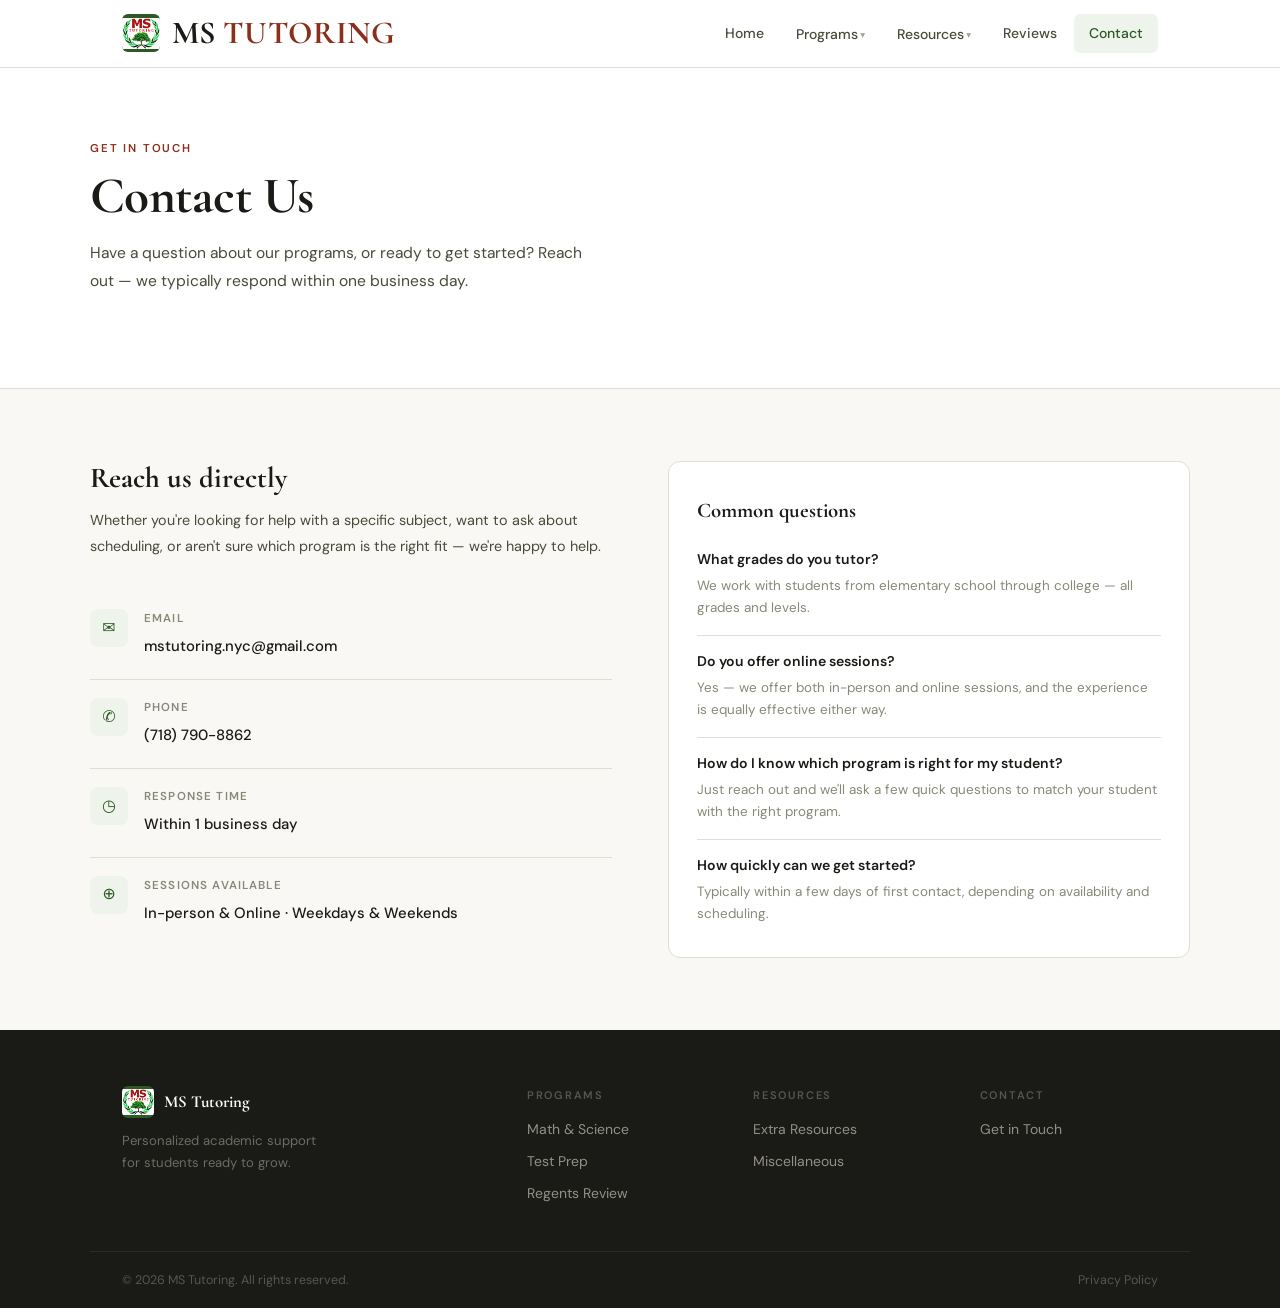
==== commit 0246cd9c: "Removed all non stem subjects and edited about secton" ====
--- a/contact.html
+++ b/contact.html
@@ -23,7 +23,6 @@
         <a href="#" class="nav-item" tabindex="0">Programs</a>
         <div class="drop-menu">
           <a href="programs/math-science.html">Math &amp; Science</a>
-          <a href="programs/english-history.html">English &amp; History</a>
           <a href="programs/test-prep.html">Test Prep (SAT / ACT)</a>
           <a href="programs/regents.html">Regents Review</a>
         </div>
@@ -132,7 +131,6 @@
     <div class="footer-col">
       <h4>Programs</h4>
       <a href="programs/math-science.html">Math &amp; Science</a>
-      <a href="programs/english-history.html">English &amp; History</a>
       <a href="programs/test-prep.html">Test Prep</a>
       <a href="programs/regents.html">Regents Review</a>
     </div>
--- a/css/style.css
+++ b/css/style.css
@@ -649,9 +649,9 @@
 
 /* ── PROGRAM CARD COLORS ── */
 .prog-card:nth-child(1) { border-color: #2d5a24; }
-.prog-card:nth-child(2) { border-color: #8b2e1a; }
-.prog-card:nth-child(3) { border-color: #1e3a5f; }
-.prog-card:nth-child(4) { border-color: #b5620a; }
+.prog-card:nth-child(2) { border-color: #b5620a; }
+.prog-card:nth-child(3) { border-color: #8b2e1a; }
+.prog-card:nth-child(4) { border-color: #1e3a5f; }
 
 
 /* ── SUBJECT CARD COLORS BY PAGE ── */
@@ -659,6 +659,70 @@
 .english-history .subject-card { border-color: #8b2e1a; }
 .test-prep      .subject-card { border-color: #1e3a5f; }
 .regents        .subject-card { border-color: #b5620a; }
+/* ─────────────────────────────
+   ABOUT
+───────────────────────────── */
+.about {
+  background: var(--white);
+  padding: 42px 32px 80px;
+}
+
+.about-divider {
+  height: 1px;
+  background: var(--border);
+  margin-bottom: 64px;
+}
+
+.about-inner {
+  display: grid;
+  grid-template-columns: 1fr 1.6fr;
+  gap: 72px;
+  align-items: start;
+}
+
+.about-left .section-title {
+  font-size: clamp(1.5rem, 2.4vw, 2rem);
+  line-height: 1.2;
+  margin-bottom: 0;
+  color: var(--ink);
+}
+
+.about-right {
+  display: flex;
+  flex-direction: column;
+  gap: 28px;
+}
+
+.about-item {
+  display: flex;
+  gap: 8px;
+  align-items: flex-start;
+}
+
+.about-dot {
+  width: 7px;
+  height: 7px;
+  border-radius: 50%;
+  background: var(--green);
+  flex-shrink: 0;
+  margin-top: 6px;
+}
+
+.about-item strong {
+  display: block;
+  font-size: 0.93rem;
+  font-weight: 600;
+  color: var(--ink);
+  margin-bottom: 2px;
+}
+
+.about-item p {
+  font-size: 0.86rem;
+  color: var(--mid);
+  line-height: 1.72;
+  margin: 0;
+}
+
 /* ─────────────────────────────
    RESPONSIVE
 ───────────────────────────── */
@@ -668,12 +732,14 @@
   .prog-grid    { grid-template-columns: 1fr 1fr; }
   .why-grid     { grid-template-columns: 1fr; gap: 40px; }
   .footer-inner { grid-template-columns: 1fr 1fr; gap: 32px; }
+  .about-inner  { grid-template-columns: 1fr; gap: 36px; }
 }
 
 @media (max-width: 600px) {
   .hero         { padding: 56px 20px 60px; }
   .programs,
   .why          { padding: 60px 20px; }
+  .about        { padding: 52px 20px 60px; }
   .prog-grid    { grid-template-columns: 1fr; }
   .footer-inner { grid-template-columns: 1fr; }
   .hero-actions { flex-direction: column; }
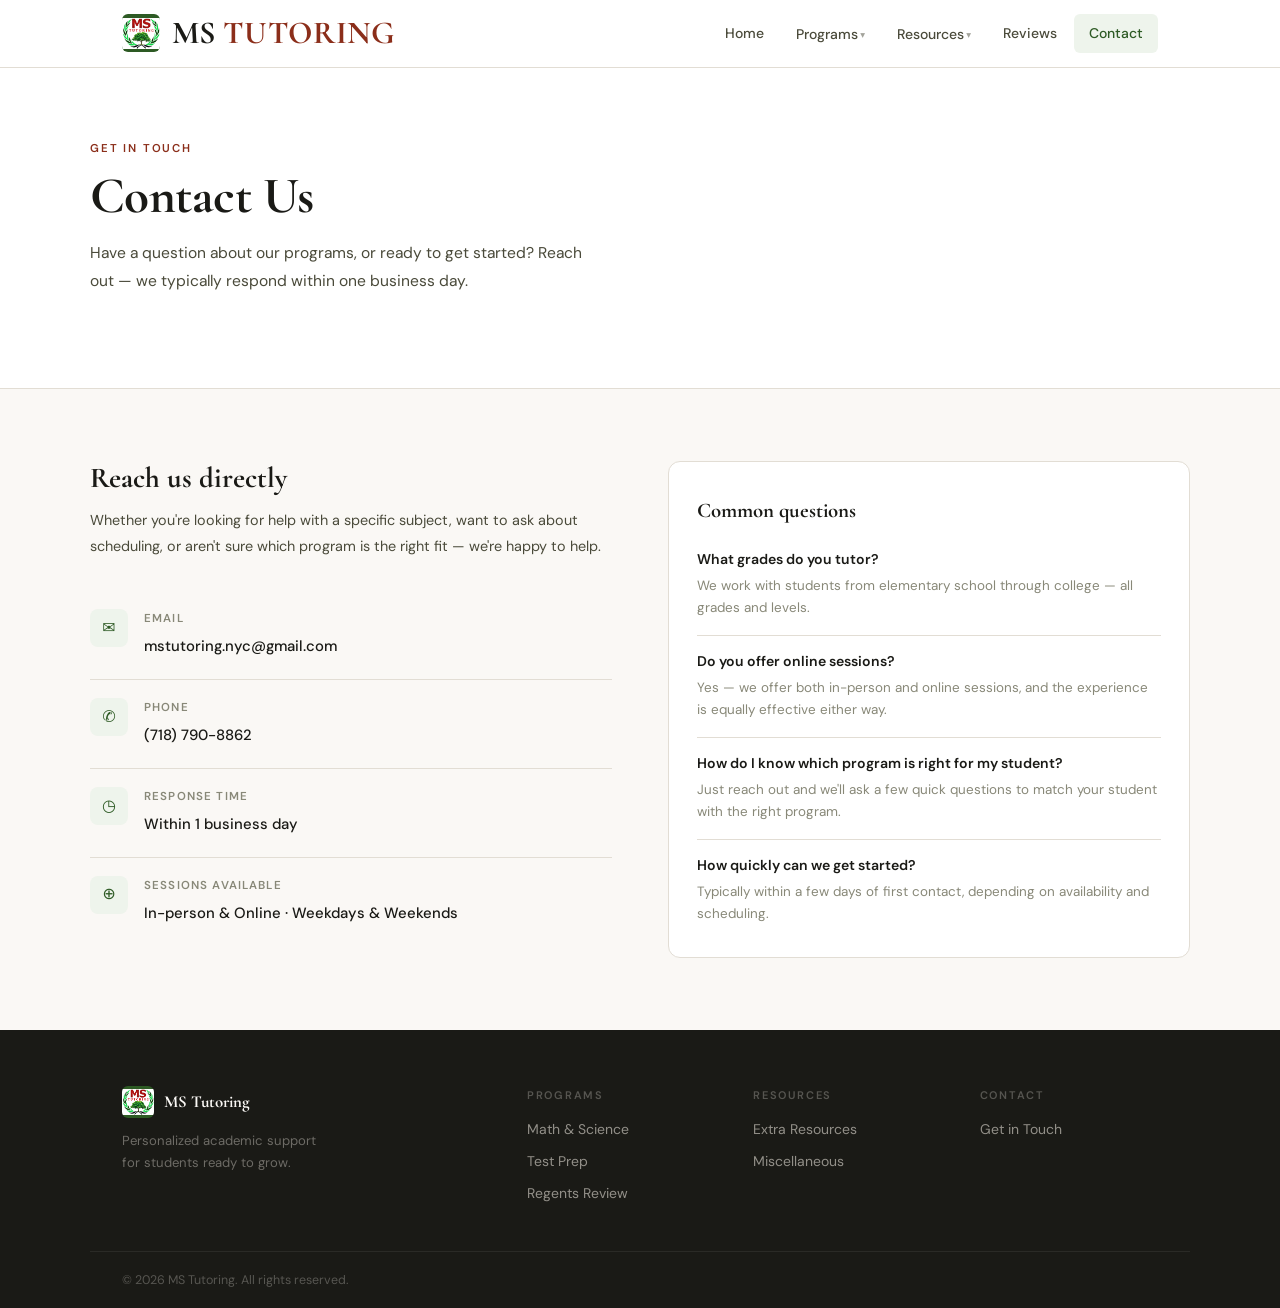
==== commit dece8998: "Fixed randon inconsitent stuff such as spelling and navbar links for all pages" ====
--- a/contact.html
+++ b/contact.html
@@ -17,6 +17,9 @@
       <div class="logo-img-wrap"><img src="logo.png" alt="MS Tutoring logo"/></div>
       <span class="logo-name">MS <em>TUTORING</em></span>
     </a>
+    <button class="nav-toggle" aria-label="Toggle menu">
+      <span></span><span></span><span></span>
+    </button>
     <nav class="nav-links">
       <a href="index.html" class="nav-item">Home</a>
       <div class="dropdown">
@@ -30,8 +33,8 @@
       <div class="dropdown">
         <a href="#" class="nav-item" tabindex="0">Resources</a>
         <div class="drop-menu">
-          <a href="Reasources/extra.html">Extra Resources</a>
-          <a href="Reasources/miscellaneous.html">Miscellaneous</a>
+          <a href="Resources/extra.html">Extra Resources</a>
+          <a href="Resources/miscellaneous.html">Miscellaneous</a>
         </div>
       </div>
       <a href="reviews.html" class="nav-item">Reviews</a>
@@ -136,8 +139,8 @@
     </div>
     <div class="footer-col">
       <h4>Resources</h4>
-      <a href="programs/extra.html">Extra Resources</a>
-      <a href="programs/miscellaneous.html">Miscellaneous</a>
+      <a href="Resources/extra.html">Extra Resources</a>
+      <a href="Resources/miscellaneous.html">Miscellaneous</a>
     </div>
     <div class="footer-col">
       <h4>Contact</h4>
@@ -145,10 +148,10 @@
     </div>
   </div>
   <div class="footer-bottom">
-    <p>© 2026 MS Tutoring. All rights reserved.</p>
-    <a href="privacy.html">Privacy Policy</a>
+    <p>&copy; 2026 MS Tutoring. All rights reserved.</p>
   </div>
 </footer>
 
+  <script src="js/nav.js"></script>
 </body>
 </html>
--- a/css/style.css
+++ b/css/style.css
@@ -735,6 +735,120 @@
   .about-inner  { grid-template-columns: 1fr; gap: 36px; }
 }
 
+/* ── HAMBURGER TOGGLE ── */
+.nav-toggle {
+  display: none;
+  flex-direction: column;
+  justify-content: center;
+  gap: 5px;
+  width: 36px;
+  height: 36px;
+  background: none;
+  border: none;
+  cursor: pointer;
+  padding: 4px;
+  z-index: 200;
+}
+
+.nav-toggle span {
+  display: block;
+  width: 100%;
+  height: 2px;
+  background: var(--ink);
+  border-radius: 2px;
+  transition: transform 0.25s, opacity 0.25s;
+}
+
+.nav-toggle.active span:nth-child(1) {
+  transform: translateY(7px) rotate(45deg);
+}
+
+.nav-toggle.active span:nth-child(2) {
+  opacity: 0;
+}
+
+.nav-toggle.active span:nth-child(3) {
+  transform: translateY(-7px) rotate(-45deg);
+}
+
+/* ── RESPONSIVE ── */
+@media (max-width: 960px) {
+  .hero-inner   { grid-template-columns: 1fr; gap: 40px; }
+  .hero-stats   { display: none; }
+  .prog-grid    { grid-template-columns: 1fr 1fr; }
+  .why-grid     { grid-template-columns: 1fr; gap: 40px; }
+  .footer-inner { grid-template-columns: 1fr 1fr; gap: 32px; }
+  .about-inner  { grid-template-columns: 1fr; gap: 36px; }
+}
+
+@media (max-width: 768px) {
+  .nav-toggle { display: flex; }
+
+  .nav-links {
+    position: fixed;
+    top: var(--nav-h);
+    left: 0;
+    right: 0;
+    bottom: 0;
+    background: var(--white);
+    flex-direction: column;
+    align-items: stretch;
+    gap: 0;
+    padding: 16px 24px;
+    overflow-y: auto;
+    transform: translateX(100%);
+    transition: transform 0.3s ease;
+    z-index: 150;
+  }
+
+  .nav-links.open {
+    transform: translateX(0);
+  }
+
+  .nav-item {
+    padding: 14px 16px;
+    font-size: 1rem;
+    border-radius: 8px;
+  }
+
+  .dropdown { position: static; }
+
+  .dropdown > .nav-item::after { content: ' ▾'; }
+
+  .drop-menu {
+    position: static;
+    transform: none;
+    border: none;
+    border-top: none;
+    border-radius: 0;
+    box-shadow: none;
+    min-width: 0;
+    padding: 0 0 0 16px;
+    opacity: 1;
+    pointer-events: auto;
+    max-height: 0;
+    overflow: hidden;
+    transition: max-height 0.3s ease, opacity 0.3s;
+  }
+
+  .dropdown.open .drop-menu {
+    max-height: 300px;
+    opacity: 1;
+  }
+
+  .drop-menu a {
+    padding: 10px 16px;
+    border-left: none;
+    font-size: 0.95rem;
+  }
+
+  .drop-menu a:hover {
+    background: var(--green-light);
+    color: var(--green);
+    border-left-color: transparent;
+  }
+}
+
 @media (max-width: 600px) {
   .hero         { padding: 56px 20px 60px; }
   .programs,
